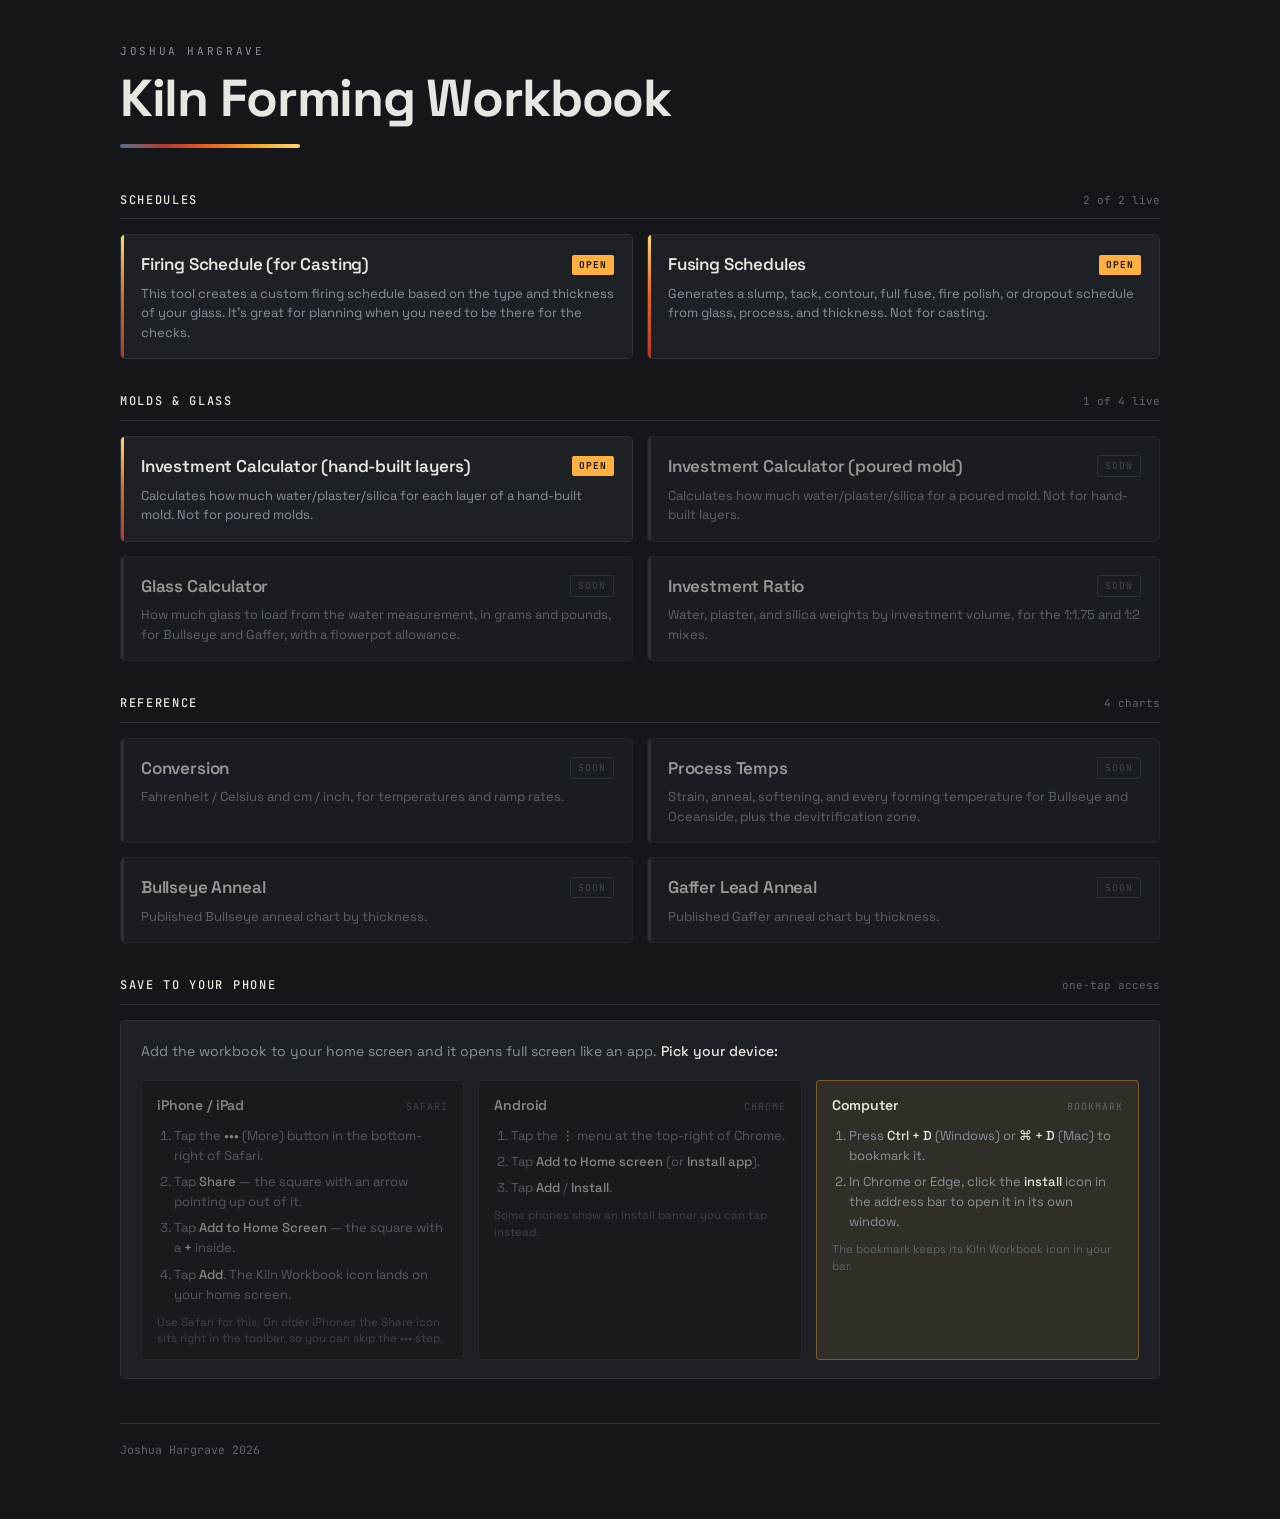
==== index.html @ adb4b673 "Add files via upload" ====
<!DOCTYPE html>
<html lang="en">
<head>
<meta charset="UTF-8">
<meta name="viewport" content="width=device-width, initial-scale=1.0">
<meta name="theme-color" content="#141619">
<link rel="icon" href="favicon.svg" type="image/svg+xml">
<link rel="icon" href="favicon-32.png" sizes="32x32" type="image/png">
<link rel="apple-touch-icon" href="apple-touch-icon.png">
<link rel="manifest" href="manifest.webmanifest">
<meta name="application-name" content="Kiln Workbook">
<meta name="apple-mobile-web-app-title" content="Kiln Workbook">
<meta name="apple-mobile-web-app-capable" content="yes">
<meta name="apple-mobile-web-app-status-bar-style" content="black-translucent">
<title>Kiln Forming Workbook</title>
<link rel="preconnect" href="https://fonts.googleapis.com">
<link rel="preconnect" href="https://fonts.gstatic.com" crossorigin>
<link href="https://fonts.googleapis.com/css2?family=Space+Grotesk:wght@400;500;600;700&family=JetBrains+Mono:wght@400;500;700&display=swap" rel="stylesheet">
<style>
  :root{
    --void:#141619; --raised:#1d2025; --raised-2:#22262c;
    --hairline:#2c3037; --hairline-bright:#3a4049;
    --ink:#e8e6e1; --ink-dim:#8b9099; --ink-faint:#5f656d;
    --amber:#ffb040; --amber-fill:rgba(255,176,64,0.09); --amber-line:rgba(255,176,64,0.35);
    --h-cold:#5b7089; --h-red:#b23a2e; --h-orange:#e8621f; --h-amber:#f5a623; --h-yellow:#ffd76a;
  }
  *{box-sizing:border-box}
  html,body{margin:0;padding:0}
  body{background:var(--void);color:var(--ink);
    font-family:"Space Grotesk",system-ui,sans-serif;font-size:15px;line-height:1.45;
    -webkit-font-smoothing:antialiased;padding:44px 22px 60px}
  .wrap{max-width:1040px;margin:0 auto}
  .mono{font-family:"JetBrains Mono",monospace}

  .hero{margin-bottom:44px}
  .hero .eyebrow{font-family:"JetBrains Mono",monospace;font-size:11px;letter-spacing:0.24em;
    text-transform:uppercase;color:var(--ink-dim);margin:0 0 12px}
  .hero h1{font-size:clamp(32px,6vw,52px);font-weight:700;letter-spacing:-0.025em;line-height:1;margin:0}
  .heatbar{height:4px;width:180px;margin:20px 0 18px;border-radius:2px;
    background:linear-gradient(90deg,var(--h-cold),var(--h-red),var(--h-orange),var(--h-amber),var(--h-yellow))}
  .hero .sub{color:var(--ink-dim);font-size:15.5px;max-width:60ch;margin:0}
  .hero .sub b{color:var(--ink);font-weight:500}

  .group{margin-bottom:34px}
  .group-head{display:flex;align-items:baseline;gap:12px;margin:0 0 15px;
    padding-bottom:9px;border-bottom:1px solid var(--hairline)}
  .group-head h2{font-family:"JetBrains Mono",monospace;font-size:12px;font-weight:500;letter-spacing:0.14em;
    text-transform:uppercase;color:var(--ink);margin:0}
  .group-head .count{font-family:"JetBrains Mono",monospace;font-size:11px;color:var(--ink-faint);margin-left:auto}

  .cards{display:grid;grid-template-columns:1fr;gap:14px}
  @media(min-width:620px){.cards{grid-template-columns:1fr 1fr}}

  .card{position:relative;display:block;text-decoration:none;color:inherit;
    background:var(--raised);border:1px solid var(--hairline);border-radius:5px;
    padding:17px 18px 16px 20px;overflow:hidden;transition:transform .16s,border-color .16s,background .16s}
  .card::before{content:"";position:absolute;left:0;top:0;bottom:0;width:3px;background:var(--hairline-bright)}
  .card.live::before{background:linear-gradient(180deg,var(--h-yellow),var(--h-orange),var(--h-red))}
  .card.live{cursor:pointer}
  .card.live:hover{transform:translateY(-2px);border-color:var(--amber-line);background:var(--raised-2)}
  .card.live:focus-visible{outline:2px solid var(--amber);outline-offset:2px}
  .card.soon{opacity:0.62}

  .card-top{display:flex;align-items:center;gap:10px;margin-bottom:7px}
  .card-top h3{font-size:17px;font-weight:600;letter-spacing:-0.01em;margin:0}
  .tag{font-family:"JetBrains Mono",monospace;font-size:9.5px;letter-spacing:0.1em;text-transform:uppercase;
    padding:3px 7px;border-radius:2px;margin-left:auto;white-space:nowrap}
  .tag.open{color:var(--void);background:var(--amber);font-weight:700}
  .tag.soon{color:var(--ink-faint);border:1px solid var(--hairline-bright)}
  .card p{font-size:13px;line-height:1.5;color:var(--ink-dim);margin:0}

  footer{margin-top:44px;padding-top:18px;border-top:1px solid var(--hairline);
    display:flex;justify-content:space-between;flex-wrap:wrap;gap:8px;
    font-family:"JetBrains Mono",monospace;font-size:11.5px;color:var(--ink-faint)}

  @media(prefers-reduced-motion:reduce){.card{transition:none}.card.live:hover{transform:none}}

  /* --- Save to your phone --- */
  .save-panel{background:var(--raised);border:1px solid var(--hairline);border-radius:5px;padding:20px 20px 18px}
  .save-lead{margin:0 0 18px;color:var(--ink-dim);font-size:14px;line-height:1.55;max-width:72ch}
  .save-lead b{color:var(--ink);font-weight:500}
  .save-grid{display:grid;grid-template-columns:1fr;gap:14px}
  @media(min-width:720px){.save-grid{grid-template-columns:1fr 1fr 1fr}}
  .save-col{border:1px solid var(--hairline);border-radius:4px;padding:14px 15px 12px;background:var(--void);
    transition:opacity .16s,border-color .16s,background .16s}
  .save-col-head{display:flex;align-items:baseline;gap:8px;margin-bottom:10px}
  .save-col-head .os{font-size:14px;font-weight:600;letter-spacing:-0.01em}
  .save-col-head .hint{font-family:"JetBrains Mono",monospace;font-size:10px;letter-spacing:.1em;
    text-transform:uppercase;color:var(--ink-faint);margin-left:auto}
  .save-col ol{margin:0;padding-left:17px}
  .save-col li{font-size:13px;line-height:1.55;color:var(--ink-dim);margin-bottom:6px}
  .save-col li:last-child{margin-bottom:0}
  .save-col li b{color:var(--ink);font-weight:500}
  .save-col .note{margin:9px 0 0;font-size:11.5px;color:var(--ink-faint);line-height:1.45}
  .gi{font-family:"JetBrains Mono",monospace;font-size:11px;padding:1px 5px;border:1px solid var(--hairline-bright);
    border-radius:3px;color:var(--ink);white-space:nowrap}
  .save-grid[data-active] .save-col{opacity:.5}
  .save-grid[data-active="ios"] .save-col[data-os="ios"],
  .save-grid[data-active="android"] .save-col[data-os="android"],
  .save-grid[data-active="desktop"] .save-col[data-os="desktop"]{
    opacity:1;border-color:var(--amber-line);background:var(--amber-fill)}
</style>
</head>
<body>
<div class="wrap">

  <header class="hero">
    <p class="eyebrow">Joshua Hargrave</p>
    <h1>Kiln Forming Workbook</h1>
    <div class="heatbar" aria-hidden="true"></div>
  </header>

  <section class="group">
    <div class="group-head"><h2>Schedules</h2><span class="count">2 of 2 live</span></div>
    <div class="cards">
      <a class="card live" href="firing-schedule.html">
        <div class="card-top"><h3>Firing Schedule (for Casting)</h3><span class="tag open">Open</span></div>
        <p>This tool creates a custom firing schedule based on the type and thickness of your glass. It's great for planning when you need to be there for the checks.</p>
      </a>
      <a class="card live" href="fusing-schedule.html">
        <div class="card-top"><h3>Fusing Schedules</h3><span class="tag open">Open</span></div>
        <p>Generates a slump, tack, contour, full fuse, fire polish, or dropout schedule from glass, process, and thickness. Not for casting.</p>
      </a>
    </div>
  </section>

  <section class="group">
    <div class="group-head"><h2>Molds &amp; glass</h2><span class="count">1 of 4 live</span></div>
    <div class="cards">
      <a class="card live" href="investment-calculator.html">
        <div class="card-top"><h3>Investment Calculator (hand-built layers)</h3><span class="tag open">Open</span></div>
        <p>Calculates how much water/plaster/silica for each layer of a hand-built mold. Not for poured molds.</p>
      </a>
      <div class="card soon">
        <div class="card-top"><h3>Investment Calculator (poured mold)</h3><span class="tag soon">Soon</span></div>
        <p>Calculates how much water/plaster/silica for a poured mold. Not for hand-built layers.</p>
      </div>
      <div class="card soon">
        <div class="card-top"><h3>Glass Calculator</h3><span class="tag soon">Soon</span></div>
        <p>How much glass to load from the water measurement, in grams and pounds, for Bullseye and Gaffer, with a flowerpot allowance.</p>
      </div>
      <div class="card soon">
        <div class="card-top"><h3>Investment Ratio</h3><span class="tag soon">Soon</span></div>
        <p>Water, plaster, and silica weights by investment volume, for the 1:1.75 and 1:2 mixes.</p>
      </div>
    </div>
  </section>

  <section class="group">
    <div class="group-head"><h2>Reference</h2><span class="count">4 charts</span></div>
    <div class="cards">
      <div class="card soon">
        <div class="card-top"><h3>Conversion</h3><span class="tag soon">Soon</span></div>
        <p>Fahrenheit / Celsius and cm / inch, for temperatures and ramp rates.</p>
      </div>
      <div class="card soon">
        <div class="card-top"><h3>Process Temps</h3><span class="tag soon">Soon</span></div>
        <p>Strain, anneal, softening, and every forming temperature for Bullseye and Oceanside, plus the devitrification zone.</p>
      </div>
      <div class="card soon">
        <div class="card-top"><h3>Bullseye Anneal</h3><span class="tag soon">Soon</span></div>
        <p>Published Bullseye anneal chart by thickness.</p>
      </div>
      <div class="card soon">
        <div class="card-top"><h3>Gaffer Lead Anneal</h3><span class="tag soon">Soon</span></div>
        <p>Published Gaffer anneal chart by thickness.</p>
      </div>
    </div>
  </section>

  <section class="group" id="save">
    <div class="group-head"><h2>Save to your phone</h2><span class="count">one-tap access</span></div>
    <div class="save-panel">
      <p class="save-lead">Add the workbook to your home screen and it opens full screen like an app. <b>Pick your device:</b></p>
      <div class="save-grid">
        <div class="save-col" data-os="ios">
          <div class="save-col-head"><span class="os">iPhone / iPad</span><span class="hint">Safari</span></div>
          <ol>
            <li>Tap the <b>&bull;&bull;&bull;</b> (More) button in the bottom-right of Safari.</li>
            <li>Tap <b>Share</b> &mdash; the square with an arrow pointing up out of it.</li>
            <li>Tap <b>Add to Home Screen</b> &mdash; the square with a <b>+</b> inside.</li>
            <li>Tap <b>Add</b>. The Kiln Workbook icon lands on your home screen.</li>
          </ol>
          <p class="note">Use Safari for this. On older iPhones the Share icon sits right in the toolbar, so you can skip the &bull;&bull;&bull; step.</p>
        </div>
        <div class="save-col" data-os="android">
          <div class="save-col-head"><span class="os">Android</span><span class="hint">Chrome</span></div>
          <ol>
            <li>Tap the <b>&#x22EE;</b> menu at the top-right of Chrome.</li>
            <li>Tap <b>Add to Home screen</b> (or <b>Install app</b>).</li>
            <li>Tap <b>Add</b> / <b>Install</b>.</li>
          </ol>
          <p class="note">Some phones show an install banner you can tap instead.</p>
        </div>
        <div class="save-col" data-os="desktop">
          <div class="save-col-head"><span class="os">Computer</span><span class="hint">bookmark</span></div>
          <ol>
            <li>Press <b>Ctrl&nbsp;+&nbsp;D</b> (Windows) or <b>&#8984;&nbsp;+&nbsp;D</b> (Mac) to bookmark it.</li>
            <li>In Chrome or Edge, click the <b>install</b> icon in the address bar to open it in its own window.</li>
          </ol>
          <p class="note">The bookmark keeps its Kiln Workbook icon in your bar.</p>
        </div>
      </div>
    </div>
  </section>

  <footer>
    <span>Joshua Hargrave 2026</span>
  </footer>
</div>
<script>
(function(){
  var ua = navigator.userAgent || "";
  var os = "desktop";
  if(/iPhone|iPad|iPod/i.test(ua) || (navigator.platform === "MacIntel" && navigator.maxTouchPoints > 1)) os = "ios";
  else if(/Android/i.test(ua)) os = "android";
  var grid = document.querySelector(".save-grid");
  if(grid) grid.setAttribute("data-active", os);
  // Already added to home screen? No need to show the instructions.
  var standalone = window.matchMedia("(display-mode: standalone)").matches || window.navigator.standalone === true;
  if(standalone){ var s = document.getElementById("save"); if(s) s.style.display = "none"; }
})();
</script>
</body>
</html>
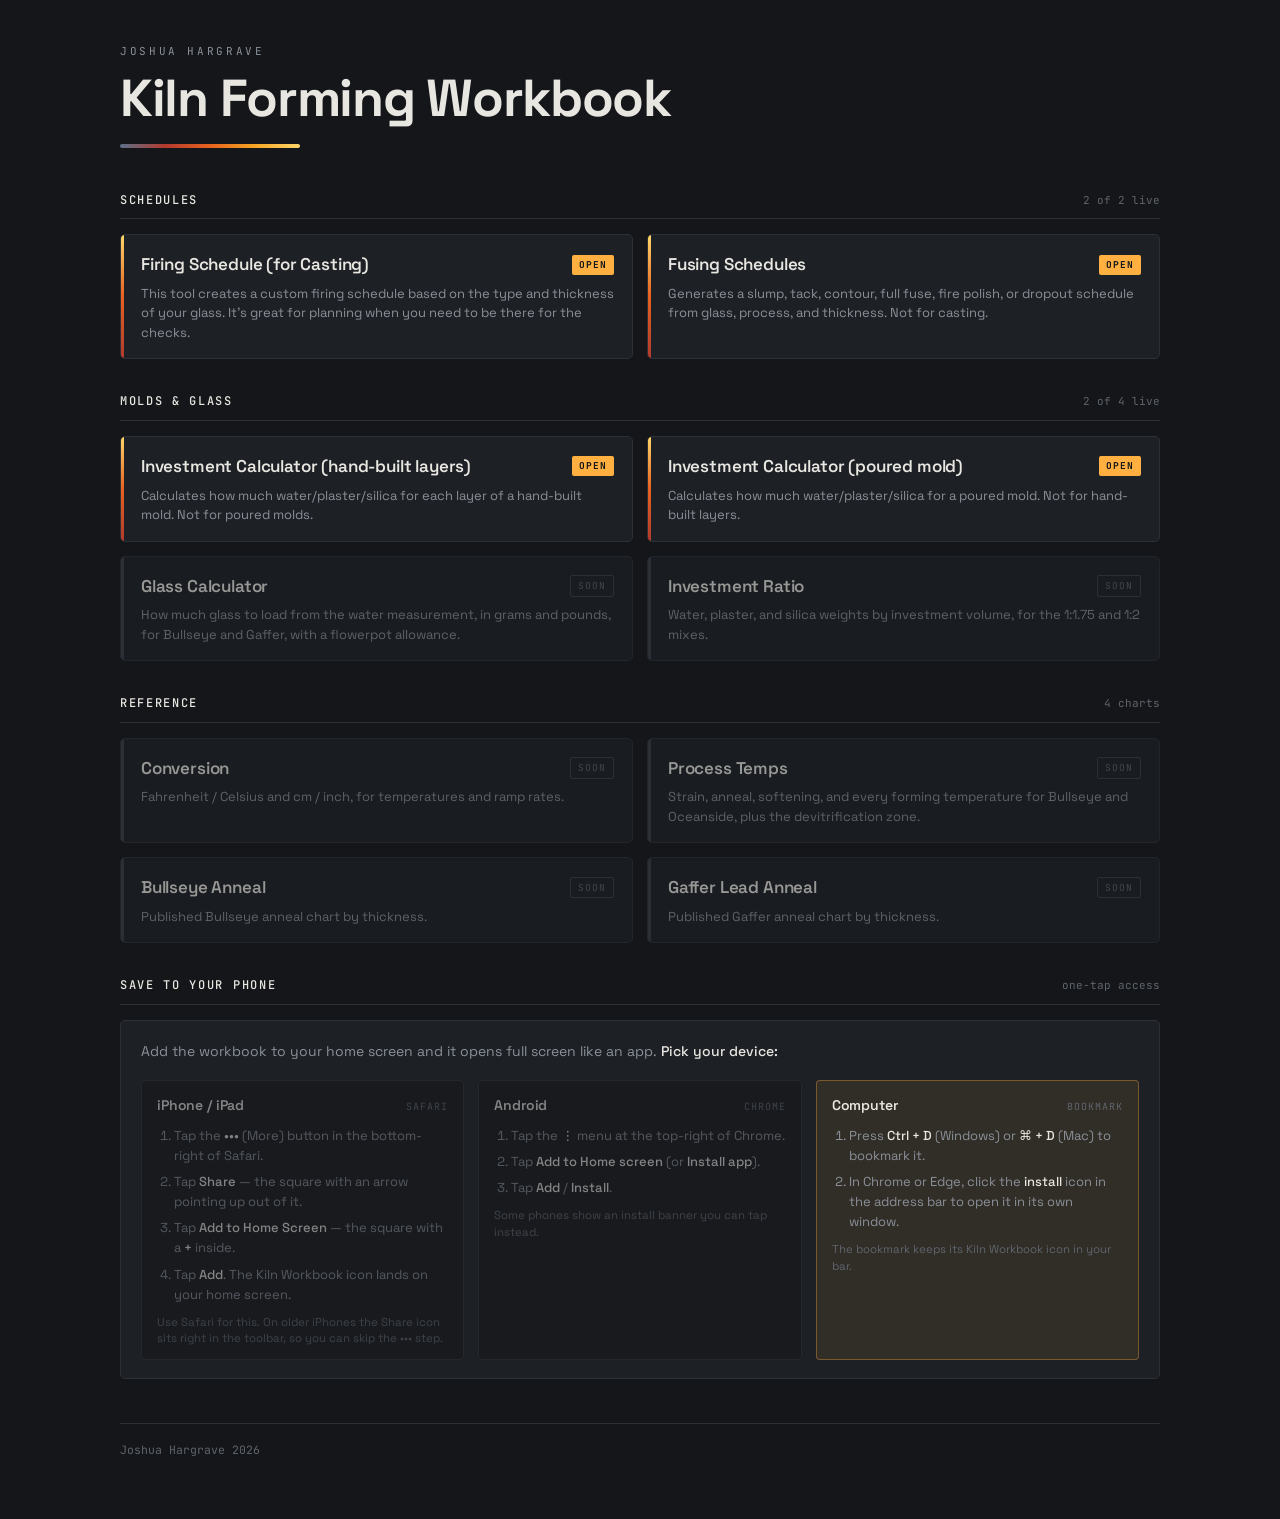
==== commit c81a1014: "Add files via upload" ====
--- a/index.html
+++ b/index.html
@@ -125,16 +125,16 @@
   </section>
 
   <section class="group">
-    <div class="group-head"><h2>Molds &amp; glass</h2><span class="count">1 of 4 live</span></div>
+    <div class="group-head"><h2>Molds &amp; glass</h2><span class="count">2 of 4 live</span></div>
     <div class="cards">
       <a class="card live" href="investment-calculator.html">
         <div class="card-top"><h3>Investment Calculator (hand-built layers)</h3><span class="tag open">Open</span></div>
         <p>Calculates how much water/plaster/silica for each layer of a hand-built mold. Not for poured molds.</p>
       </a>
-      <div class="card soon">
-        <div class="card-top"><h3>Investment Calculator (poured mold)</h3><span class="tag soon">Soon</span></div>
+      <a class="card live" href="poured-mold.html">
+        <div class="card-top"><h3>Investment Calculator (poured mold)</h3><span class="tag open">Open</span></div>
         <p>Calculates how much water/plaster/silica for a poured mold. Not for hand-built layers.</p>
-      </div>
+      </a>
       <div class="card soon">
         <div class="card-top"><h3>Glass Calculator</h3><span class="tag soon">Soon</span></div>
         <p>How much glass to load from the water measurement, in grams and pounds, for Bullseye and Gaffer, with a flowerpot allowance.</p>
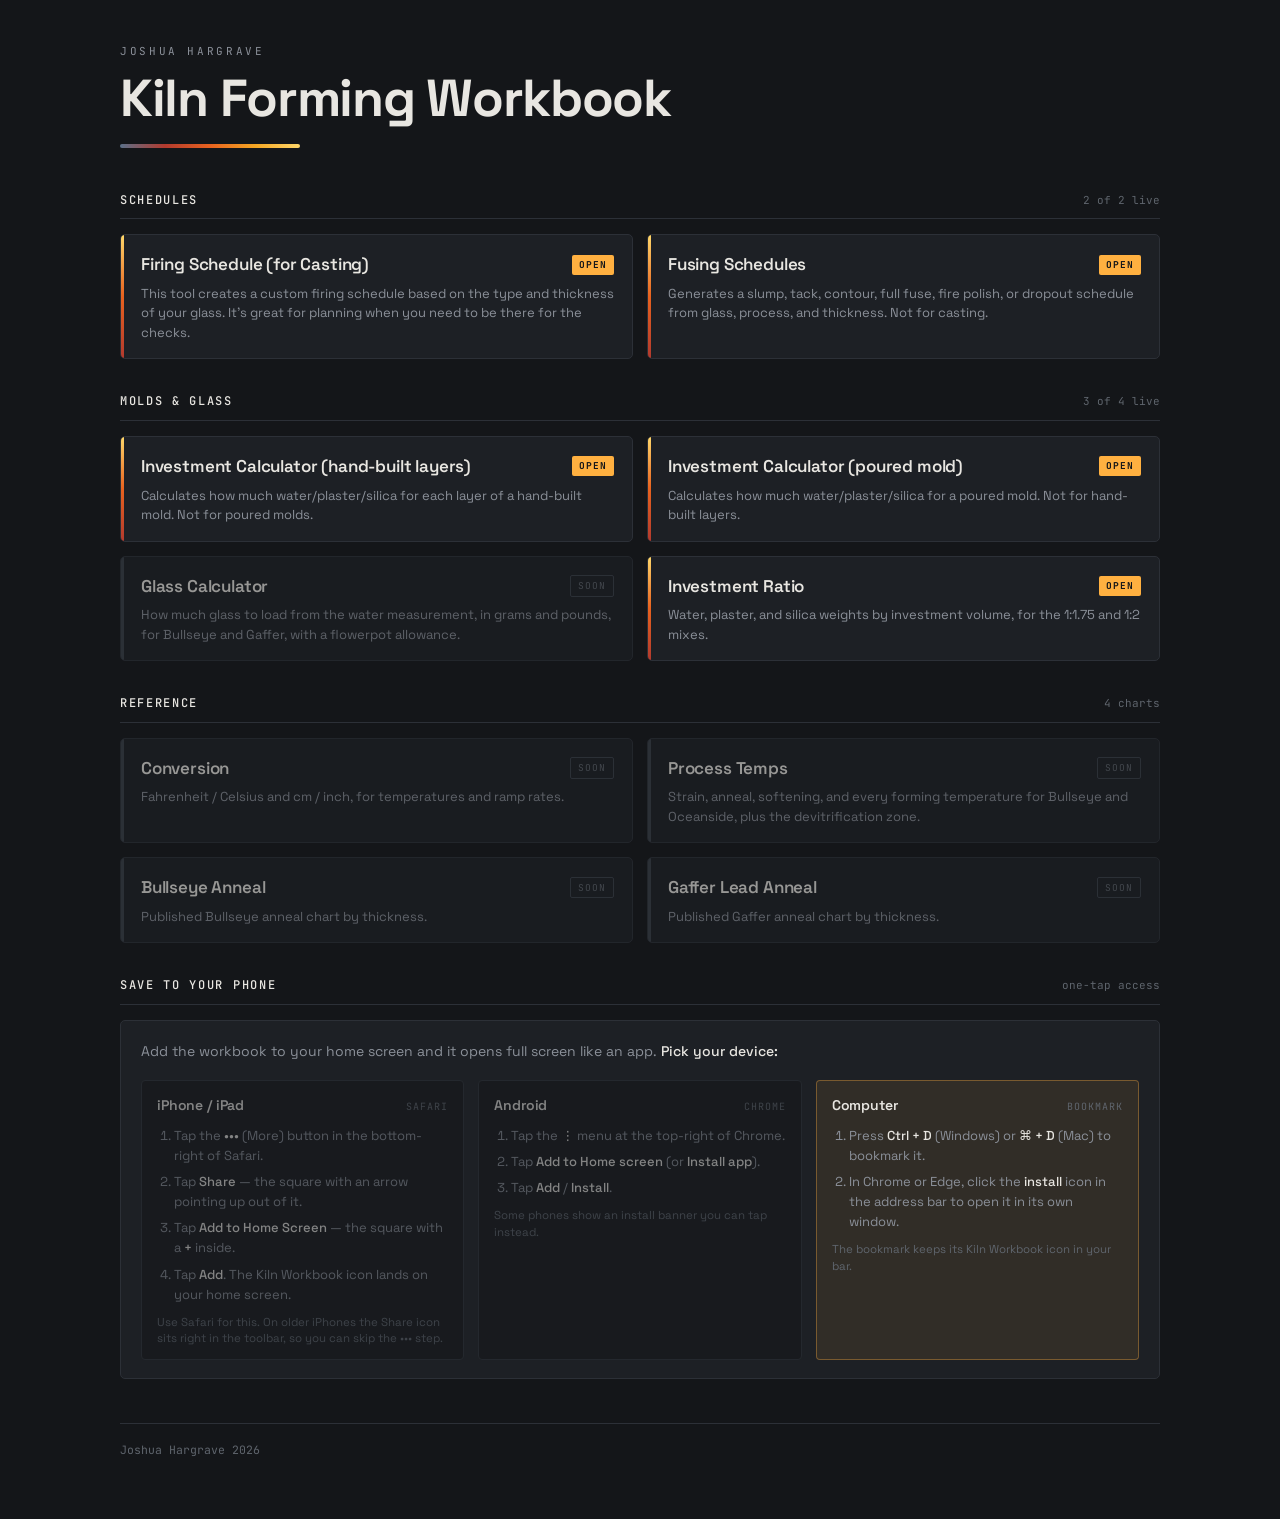
==== commit 5ccb9892: "Add files via upload" ====
--- a/index.html
+++ b/index.html
@@ -125,7 +125,7 @@
   </section>
 
   <section class="group">
-    <div class="group-head"><h2>Molds &amp; glass</h2><span class="count">2 of 4 live</span></div>
+    <div class="group-head"><h2>Molds &amp; glass</h2><span class="count">3 of 4 live</span></div>
     <div class="cards">
       <a class="card live" href="investment-calculator.html">
         <div class="card-top"><h3>Investment Calculator (hand-built layers)</h3><span class="tag open">Open</span></div>
@@ -139,10 +139,10 @@
         <div class="card-top"><h3>Glass Calculator</h3><span class="tag soon">Soon</span></div>
         <p>How much glass to load from the water measurement, in grams and pounds, for Bullseye and Gaffer, with a flowerpot allowance.</p>
       </div>
-      <div class="card soon">
-        <div class="card-top"><h3>Investment Ratio</h3><span class="tag soon">Soon</span></div>
+      <a class="card live" href="investment-ratio.html">
+        <div class="card-top"><h3>Investment Ratio</h3><span class="tag open">Open</span></div>
         <p>Water, plaster, and silica weights by investment volume, for the 1:1.75 and 1:2 mixes.</p>
-      </div>
+      </a>
     </div>
   </section>
 
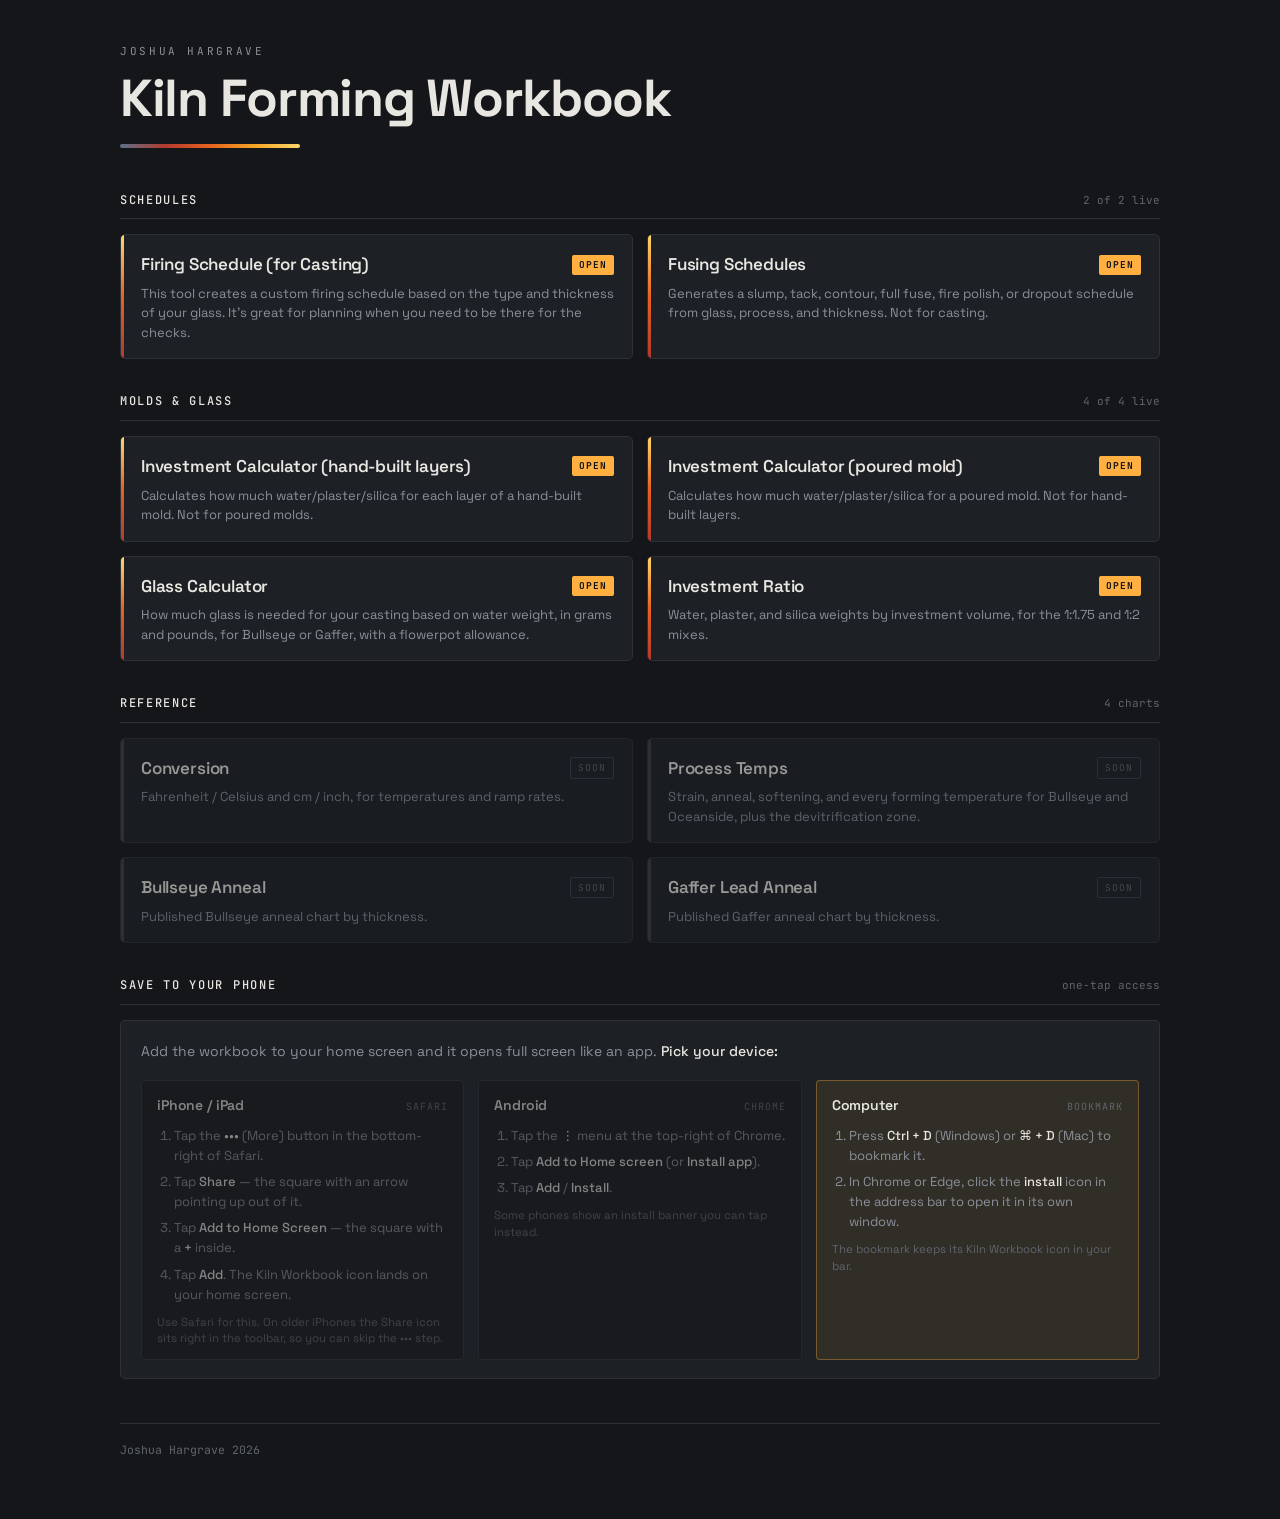
==== commit 3be3d798: "Add files via upload" ====
--- a/index.html
+++ b/index.html
@@ -125,7 +125,7 @@
   </section>
 
   <section class="group">
-    <div class="group-head"><h2>Molds &amp; glass</h2><span class="count">3 of 4 live</span></div>
+    <div class="group-head"><h2>Molds &amp; glass</h2><span class="count">4 of 4 live</span></div>
     <div class="cards">
       <a class="card live" href="investment-calculator.html">
         <div class="card-top"><h3>Investment Calculator (hand-built layers)</h3><span class="tag open">Open</span></div>
@@ -135,10 +135,10 @@
         <div class="card-top"><h3>Investment Calculator (poured mold)</h3><span class="tag open">Open</span></div>
         <p>Calculates how much water/plaster/silica for a poured mold. Not for hand-built layers.</p>
       </a>
-      <div class="card soon">
-        <div class="card-top"><h3>Glass Calculator</h3><span class="tag soon">Soon</span></div>
-        <p>How much glass to load from the water measurement, in grams and pounds, for Bullseye and Gaffer, with a flowerpot allowance.</p>
-      </div>
+      <a class="card live" href="glass-calculator.html">
+        <div class="card-top"><h3>Glass Calculator</h3><span class="tag open">Open</span></div>
+        <p>How much glass is needed for your casting based on water weight, in grams and pounds, for Bullseye or Gaffer, with a flowerpot allowance.</p>
+      </a>
       <a class="card live" href="investment-ratio.html">
         <div class="card-top"><h3>Investment Ratio</h3><span class="tag open">Open</span></div>
         <p>Water, plaster, and silica weights by investment volume, for the 1:1.75 and 1:2 mixes.</p>
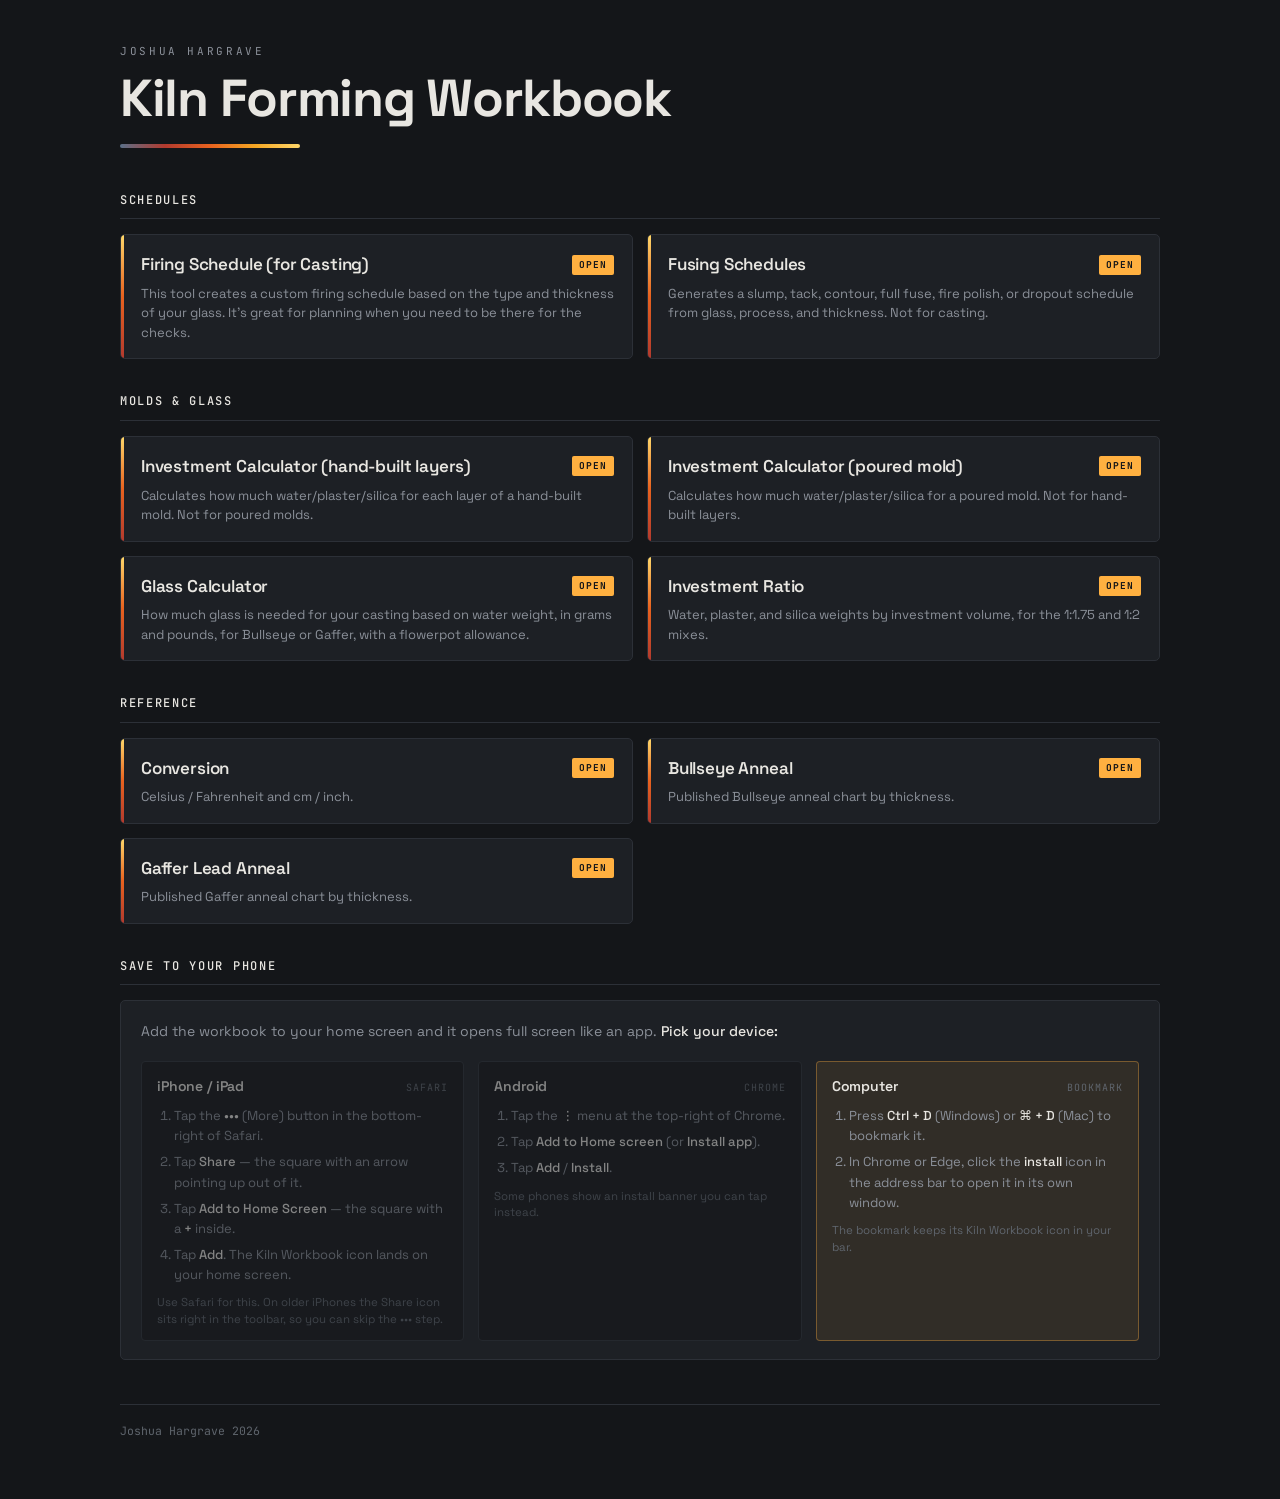
==== commit 8a982b1d: "Add files via upload" ====
--- a/index.html
+++ b/index.html
@@ -46,7 +46,6 @@
     padding-bottom:9px;border-bottom:1px solid var(--hairline)}
   .group-head h2{font-family:"JetBrains Mono",monospace;font-size:12px;font-weight:500;letter-spacing:0.14em;
     text-transform:uppercase;color:var(--ink);margin:0}
-  .group-head .count{font-family:"JetBrains Mono",monospace;font-size:11px;color:var(--ink-faint);margin-left:auto}
 
   .cards{display:grid;grid-template-columns:1fr;gap:14px}
   @media(min-width:620px){.cards{grid-template-columns:1fr 1fr}}
@@ -59,14 +58,12 @@
   .card.live{cursor:pointer}
   .card.live:hover{transform:translateY(-2px);border-color:var(--amber-line);background:var(--raised-2)}
   .card.live:focus-visible{outline:2px solid var(--amber);outline-offset:2px}
-  .card.soon{opacity:0.62}
 
   .card-top{display:flex;align-items:center;gap:10px;margin-bottom:7px}
   .card-top h3{font-size:17px;font-weight:600;letter-spacing:-0.01em;margin:0}
   .tag{font-family:"JetBrains Mono",monospace;font-size:9.5px;letter-spacing:0.1em;text-transform:uppercase;
     padding:3px 7px;border-radius:2px;margin-left:auto;white-space:nowrap}
   .tag.open{color:var(--void);background:var(--amber);font-weight:700}
-  .tag.soon{color:var(--ink-faint);border:1px solid var(--hairline-bright)}
   .card p{font-size:13px;line-height:1.5;color:var(--ink-dim);margin:0}
 
   footer{margin-top:44px;padding-top:18px;border-top:1px solid var(--hairline);
@@ -111,7 +108,7 @@
   </header>
 
   <section class="group">
-    <div class="group-head"><h2>Schedules</h2><span class="count">2 of 2 live</span></div>
+    <div class="group-head"><h2>Schedules</h2></div>
     <div class="cards">
       <a class="card live" href="firing-schedule.html">
         <div class="card-top"><h3>Firing Schedule (for Casting)</h3><span class="tag open">Open</span></div>
@@ -125,7 +122,7 @@
   </section>
 
   <section class="group">
-    <div class="group-head"><h2>Molds &amp; glass</h2><span class="count">4 of 4 live</span></div>
+    <div class="group-head"><h2>Molds &amp; glass</h2></div>
     <div class="cards">
       <a class="card live" href="investment-calculator.html">
         <div class="card-top"><h3>Investment Calculator (hand-built layers)</h3><span class="tag open">Open</span></div>
@@ -147,29 +144,25 @@
   </section>
 
   <section class="group">
-    <div class="group-head"><h2>Reference</h2><span class="count">4 charts</span></div>
+    <div class="group-head"><h2>Reference</h2></div>
     <div class="cards">
-      <div class="card soon">
-        <div class="card-top"><h3>Conversion</h3><span class="tag soon">Soon</span></div>
-        <p>Fahrenheit / Celsius and cm / inch, for temperatures and ramp rates.</p>
-      </div>
-      <div class="card soon">
-        <div class="card-top"><h3>Process Temps</h3><span class="tag soon">Soon</span></div>
-        <p>Strain, anneal, softening, and every forming temperature for Bullseye and Oceanside, plus the devitrification zone.</p>
-      </div>
-      <div class="card soon">
-        <div class="card-top"><h3>Bullseye Anneal</h3><span class="tag soon">Soon</span></div>
+      <a class="card live" href="conversion.html">
+        <div class="card-top"><h3>Conversion</h3><span class="tag open">Open</span></div>
+        <p>Celsius / Fahrenheit and cm / inch.</p>
+      </a>
+      <a class="card live" href="bullseye-anneal.html">
+        <div class="card-top"><h3>Bullseye Anneal</h3><span class="tag open">Open</span></div>
         <p>Published Bullseye anneal chart by thickness.</p>
-      </div>
-      <div class="card soon">
-        <div class="card-top"><h3>Gaffer Lead Anneal</h3><span class="tag soon">Soon</span></div>
+      </a>
+      <a class="card live" href="gaffer-anneal.html">
+        <div class="card-top"><h3>Gaffer Lead Anneal</h3><span class="tag open">Open</span></div>
         <p>Published Gaffer anneal chart by thickness.</p>
-      </div>
+      </a>
     </div>
   </section>
 
   <section class="group" id="save">
-    <div class="group-head"><h2>Save to your phone</h2><span class="count">one-tap access</span></div>
+    <div class="group-head"><h2>Save to your phone</h2></div>
     <div class="save-panel">
       <p class="save-lead">Add the workbook to your home screen and it opens full screen like an app. <b>Pick your device:</b></p>
       <div class="save-grid">
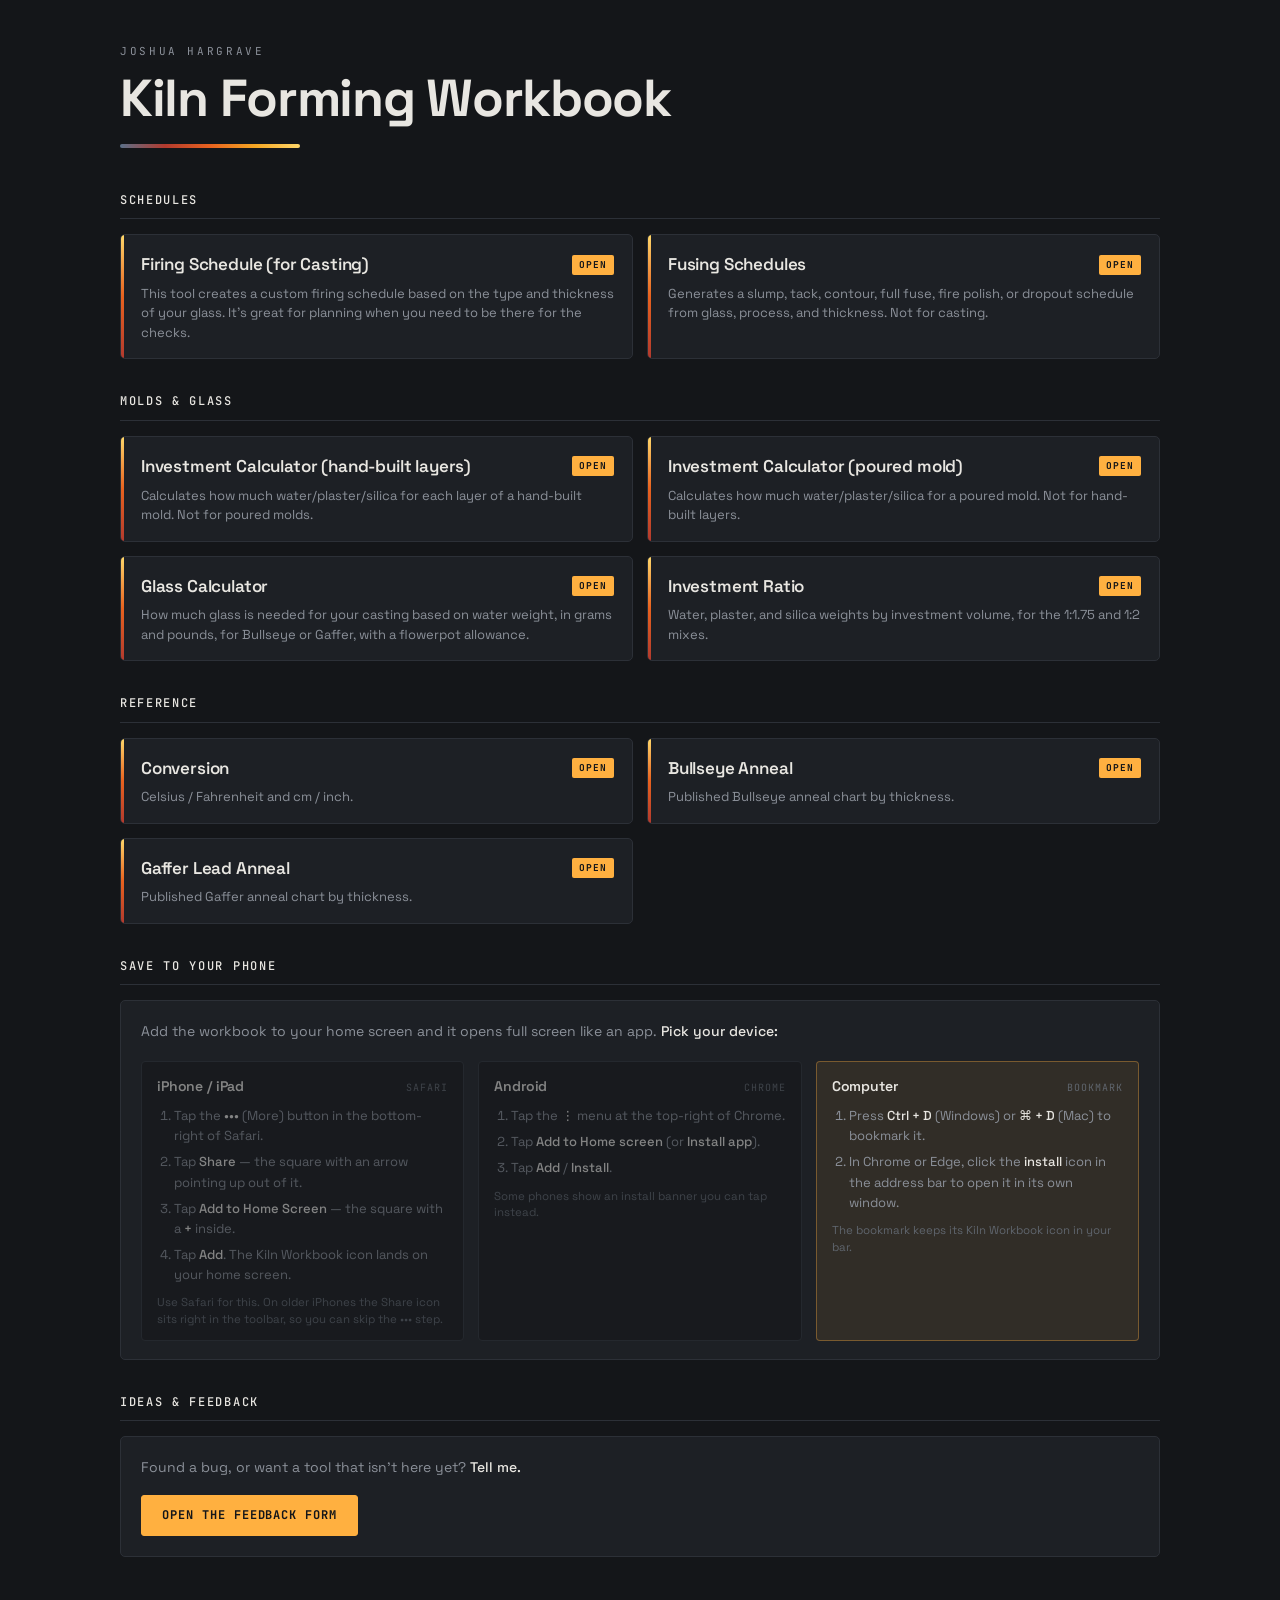
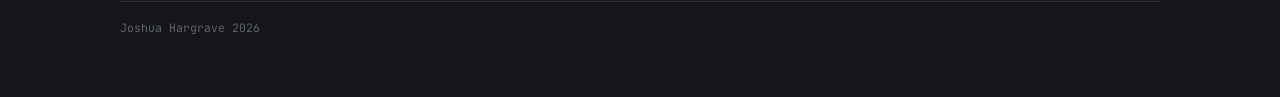
==== commit 9dbd79f1: "Add files via upload" ====
--- a/index.html
+++ b/index.html
@@ -92,6 +92,17 @@
   .gi{font-family:"JetBrains Mono",monospace;font-size:11px;padding:1px 5px;border:1px solid var(--hairline-bright);
     border-radius:3px;color:var(--ink);white-space:nowrap}
   .save-grid[data-active] .save-col{opacity:.5}
+  /* --- Ideas & feedback --- */
+  .fb-panel{background:var(--raised);border:1px solid var(--hairline);border-radius:5px;padding:20px}
+  .fb-lead{margin:0 0 16px;color:var(--ink-dim);font-size:14px;line-height:1.55;max-width:72ch}
+  .fb-lead b{color:var(--ink);font-weight:500}
+  .fb-btn{display:inline-block;font-family:"JetBrains Mono",monospace;font-size:12px;letter-spacing:0.08em;
+    text-transform:uppercase;text-decoration:none;color:var(--void);background:var(--amber);font-weight:700;
+    border:1px solid var(--amber);border-radius:3px;padding:11px 20px;transition:opacity .16s}
+  .fb-btn:hover{opacity:0.85}
+  .fb-btn:focus-visible{outline:2px solid var(--amber);outline-offset:2px}
+  @media(max-width:620px){.fb-btn{display:block;text-align:center}}
+
   .save-grid[data-active="ios"] .save-col[data-os="ios"],
   .save-grid[data-active="android"] .save-col[data-os="android"],
   .save-grid[data-active="desktop"] .save-col[data-os="desktop"]{
@@ -197,6 +208,14 @@
     </div>
   </section>
 
+  <section class="group" id="feedback">
+    <div class="group-head"><h2>Ideas &amp; feedback</h2></div>
+    <div class="fb-panel">
+      <p class="fb-lead">Found a bug, or want a tool that isn't here yet? <b>Tell me.</b></p>
+      <a class="fb-btn" href="https://docs.google.com/forms/d/e/1FAIpQLScoWFPG0M0TwWc2IFaIJqH63d6Ov-EjGngHmehnV-6qFWy9cg/viewform" target="_blank" rel="noopener">Open the feedback form</a>
+    </div>
+  </section>
+
   <footer>
     <span>Joshua Hargrave 2026</span>
   </footer>
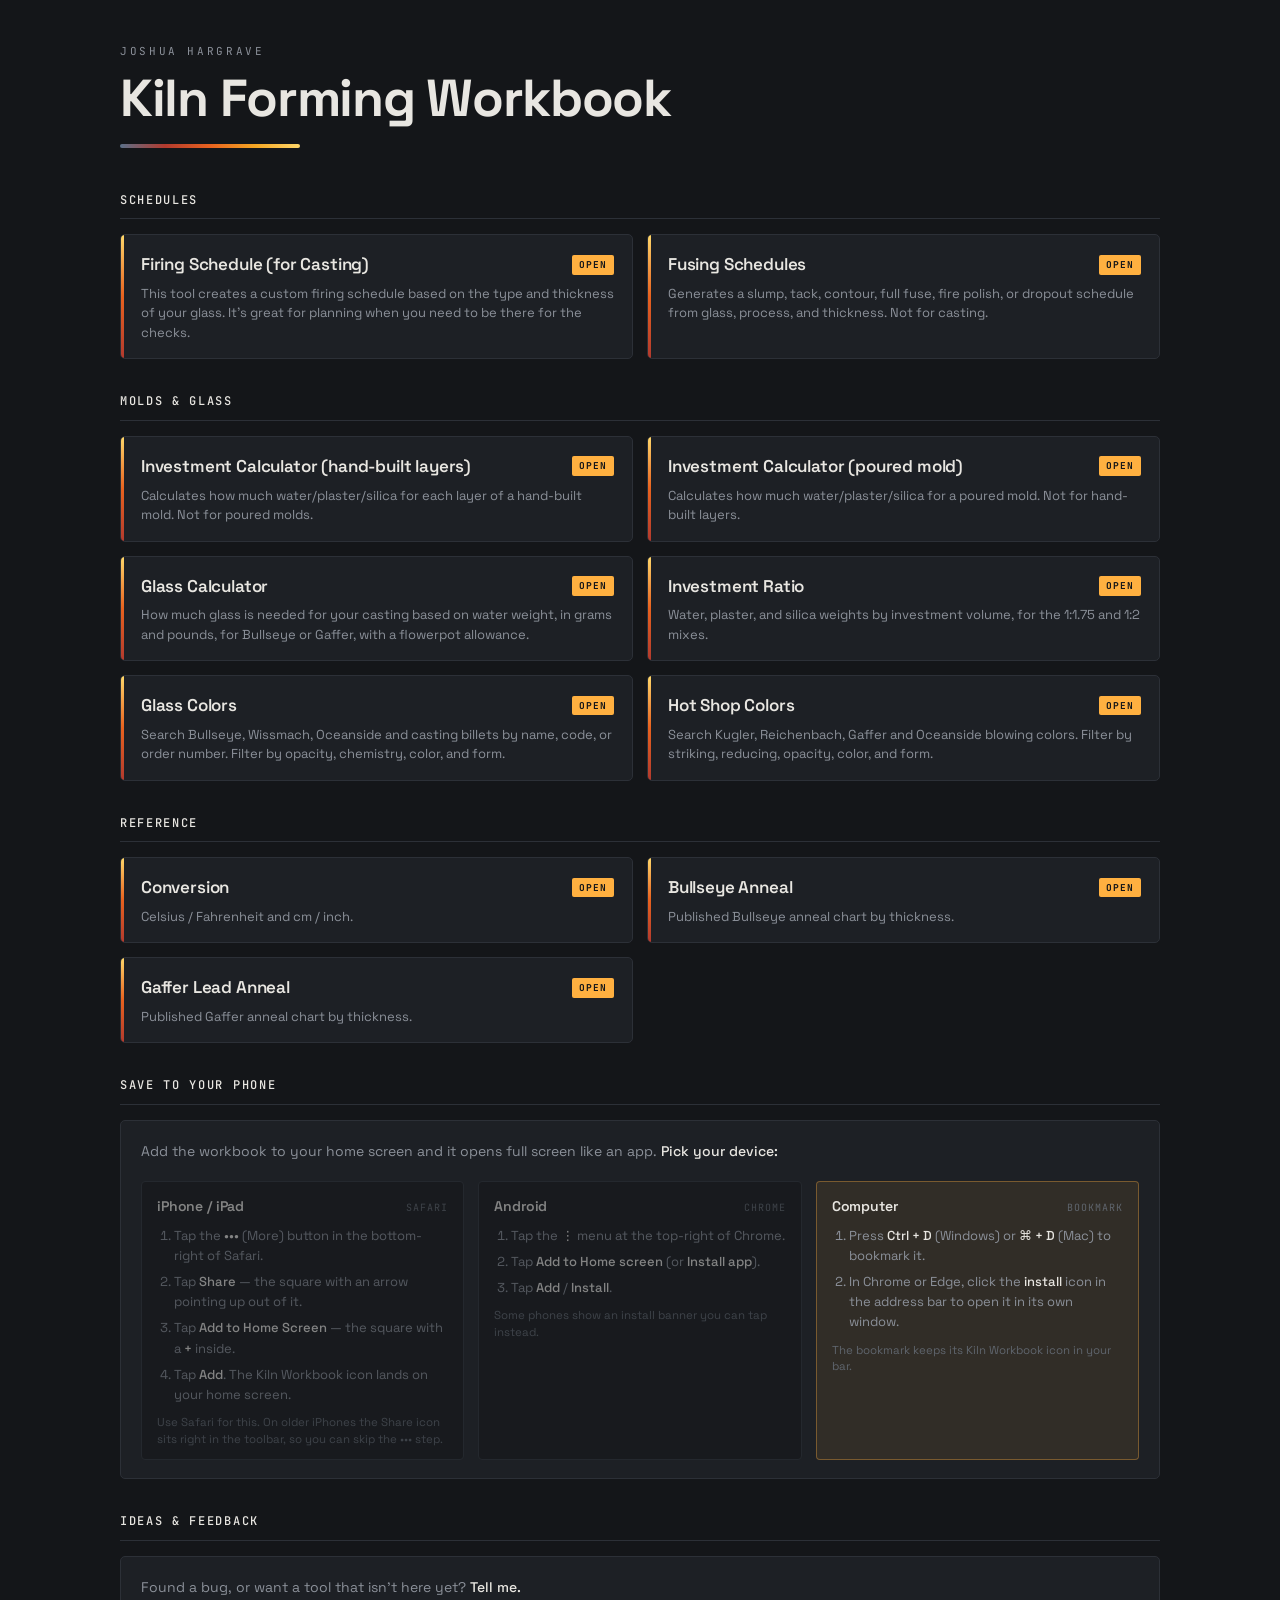
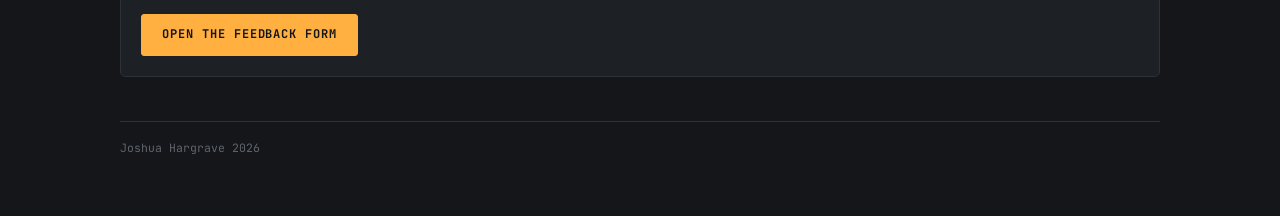
==== commit 30aaab00: "Add files via upload" ====
--- a/index.html
+++ b/index.html
@@ -151,6 +151,14 @@
         <div class="card-top"><h3>Investment Ratio</h3><span class="tag open">Open</span></div>
         <p>Water, plaster, and silica weights by investment volume, for the 1:1.75 and 1:2 mixes.</p>
       </a>
+      <a class="card live" href="glass-colors.html">
+        <div class="card-top"><h3>Glass Colors</h3><span class="tag open">Open</span></div>
+        <p>Search Bullseye, Wissmach, Oceanside and casting billets by name, code, or order number. Filter by opacity, chemistry, color, and form.</p>
+      </a>
+      <a class="card live" href="hotshop-colors.html">
+        <div class="card-top"><h3>Hot Shop Colors</h3><span class="tag open">Open</span></div>
+        <p>Search Kugler, Reichenbach, Gaffer and Oceanside blowing colors. Filter by striking, reducing, opacity, color, and form.</p>
+      </a>
     </div>
   </section>
 
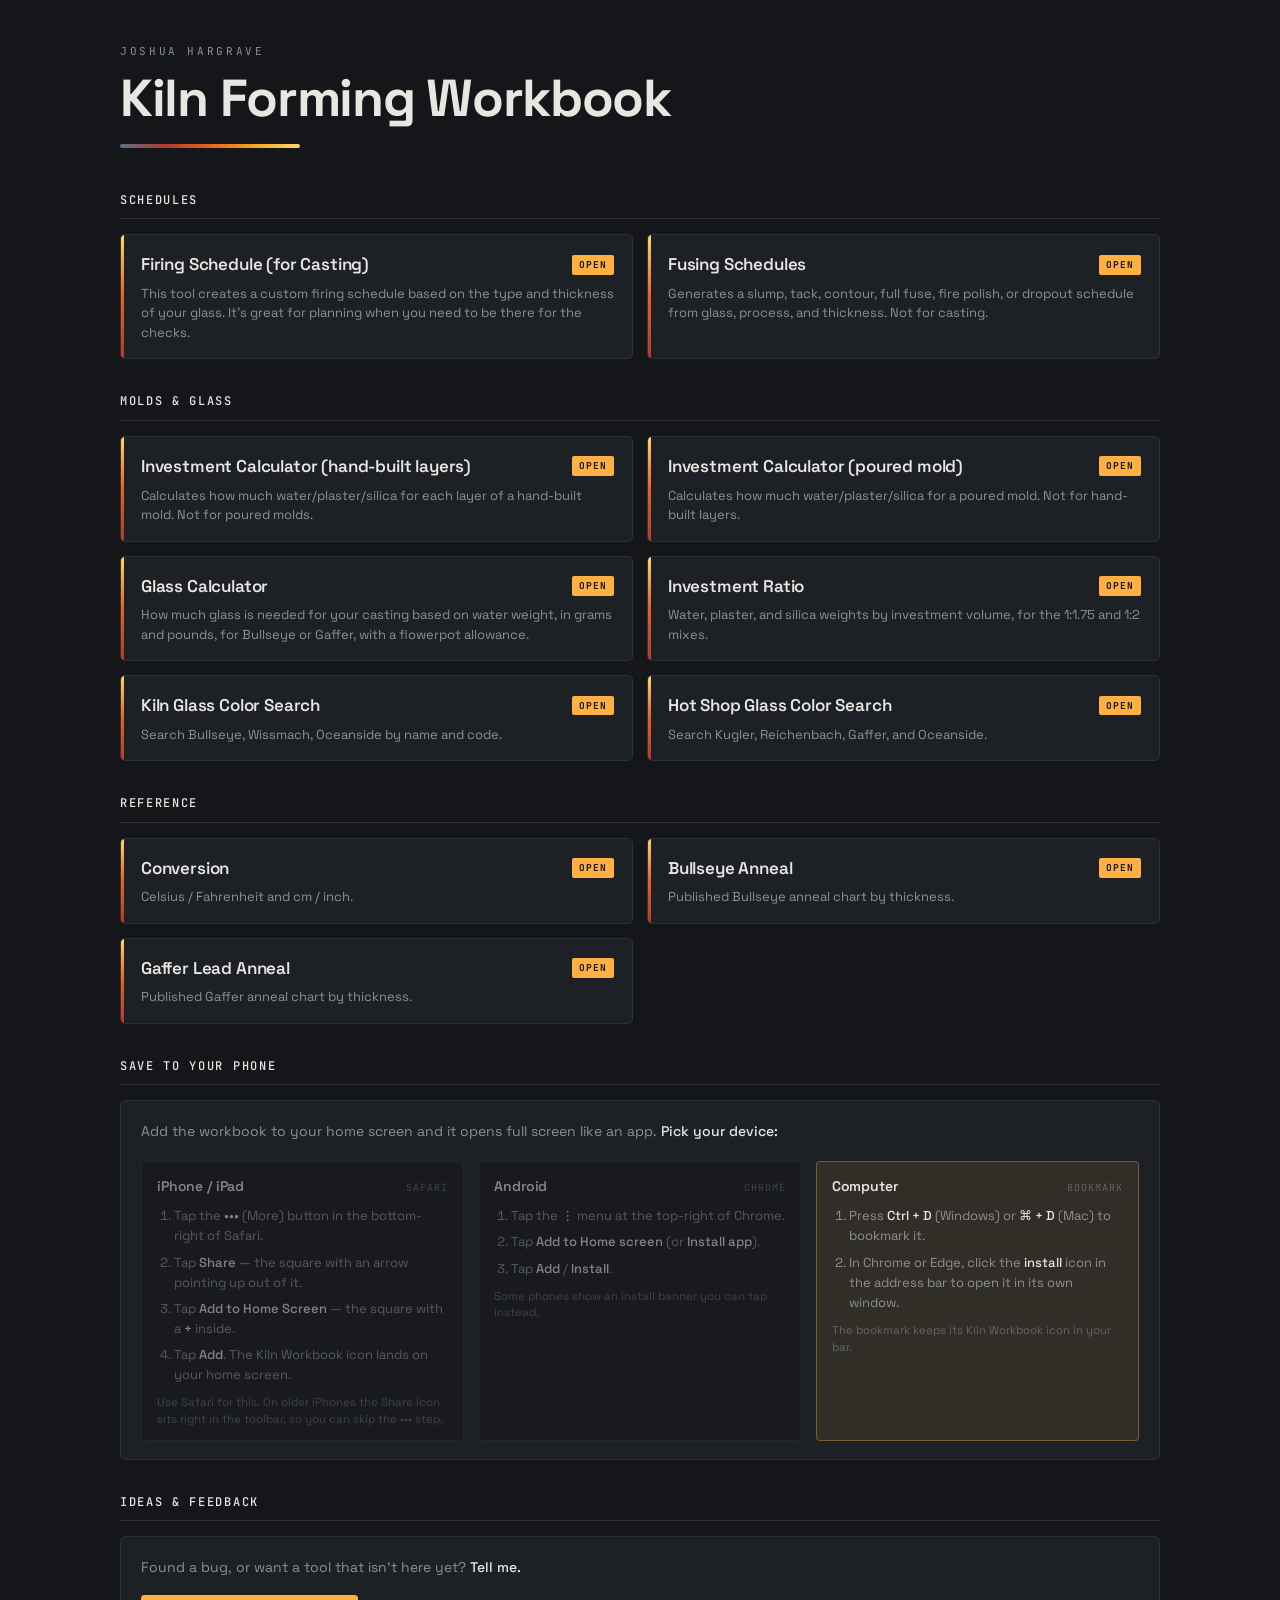
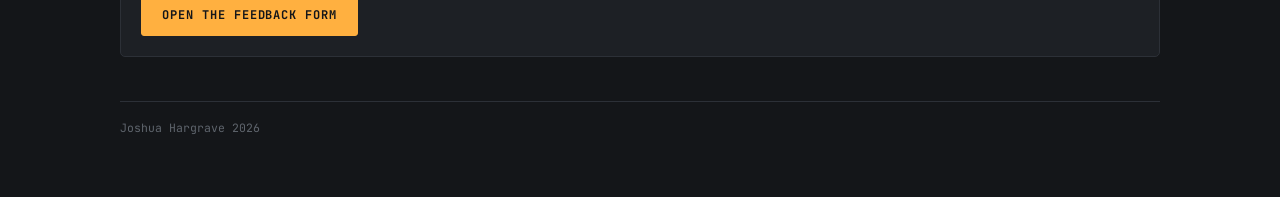
==== commit 1808d9ea: "Add files via upload" ====
--- a/index.html
+++ b/index.html
@@ -152,12 +152,12 @@
         <p>Water, plaster, and silica weights by investment volume, for the 1:1.75 and 1:2 mixes.</p>
       </a>
       <a class="card live" href="glass-colors.html">
-        <div class="card-top"><h3>Glass Colors</h3><span class="tag open">Open</span></div>
-        <p>Search Bullseye, Wissmach, Oceanside and casting billets by name, code, or order number. Filter by opacity, chemistry, color, and form.</p>
+        <div class="card-top"><h3>Kiln Glass Color Search</h3><span class="tag open">Open</span></div>
+        <p>Search Bullseye, Wissmach, Oceanside by name and code.</p>
       </a>
       <a class="card live" href="hotshop-colors.html">
-        <div class="card-top"><h3>Hot Shop Colors</h3><span class="tag open">Open</span></div>
-        <p>Search Kugler, Reichenbach, Gaffer and Oceanside blowing colors. Filter by striking, reducing, opacity, color, and form.</p>
+        <div class="card-top"><h3>Hot Shop Glass Color Search</h3><span class="tag open">Open</span></div>
+        <p>Search Kugler, Reichenbach, Gaffer, and Oceanside.</p>
       </a>
     </div>
   </section>
